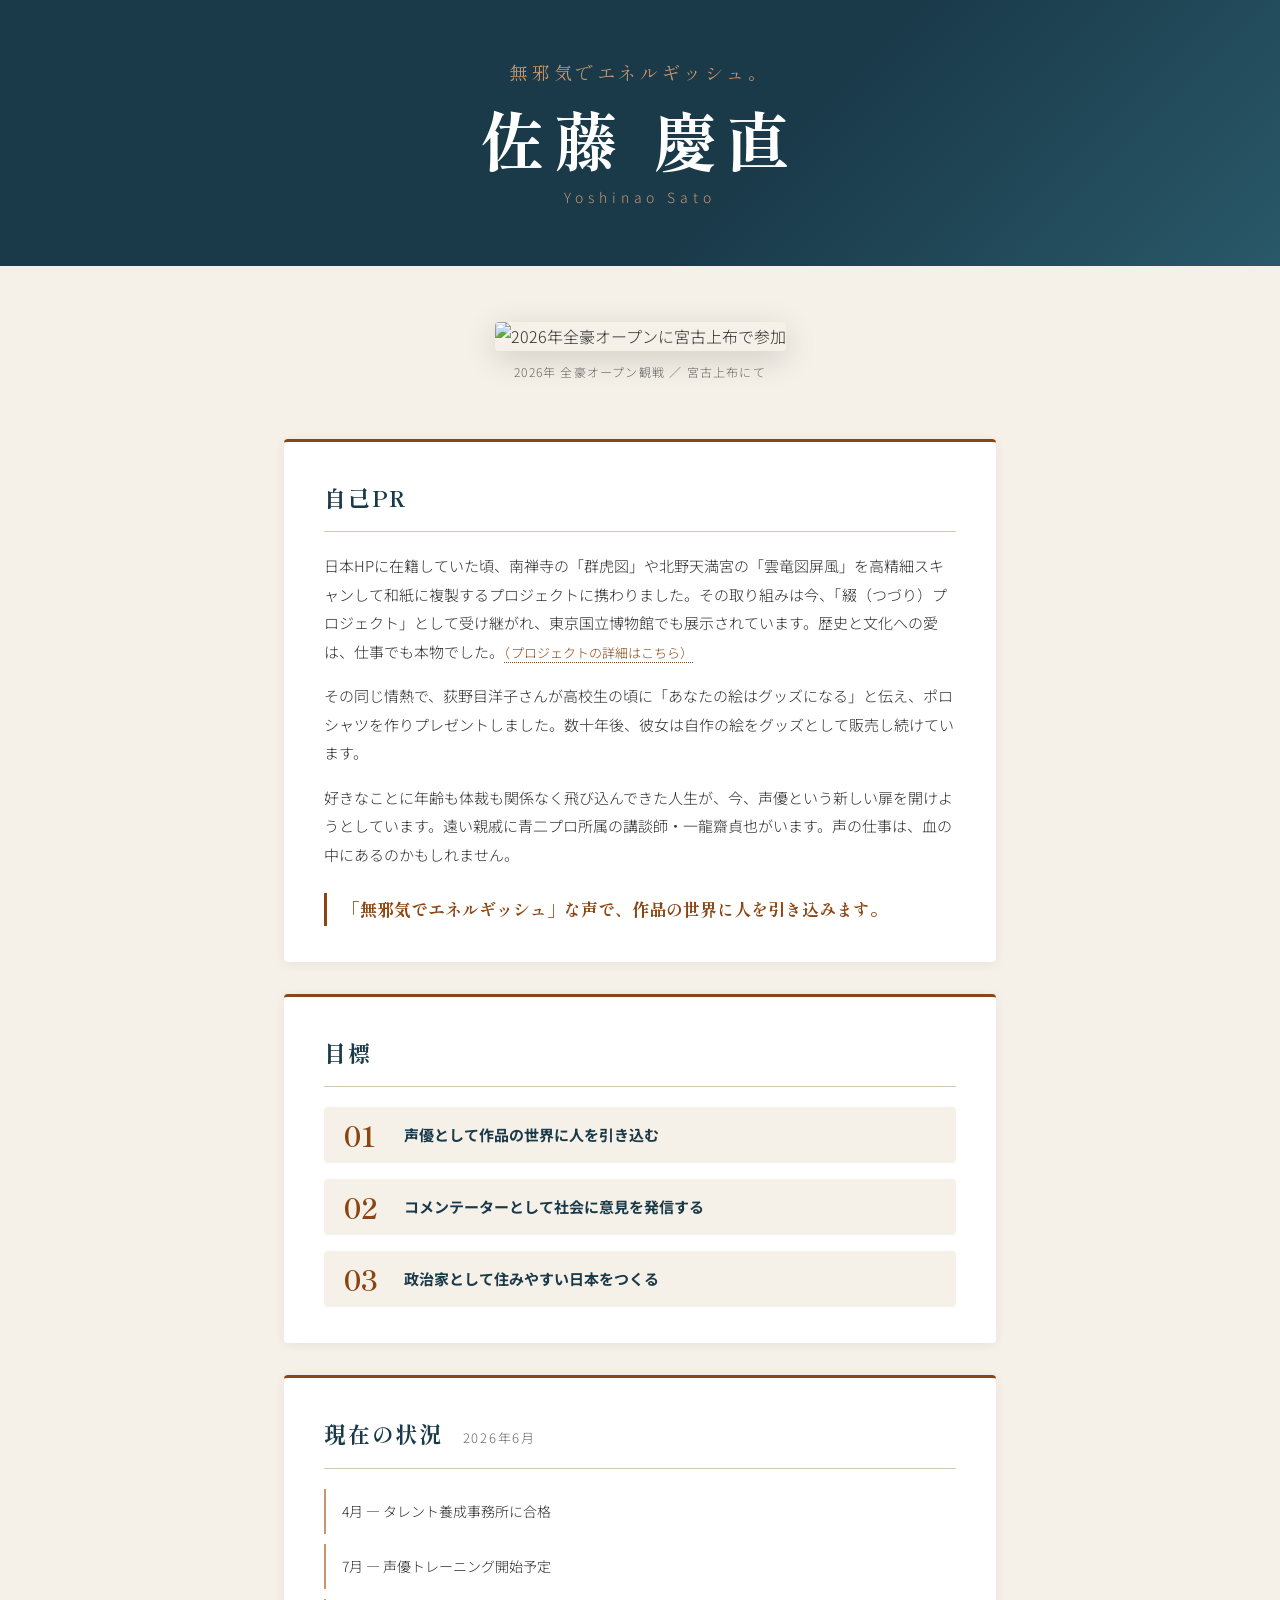
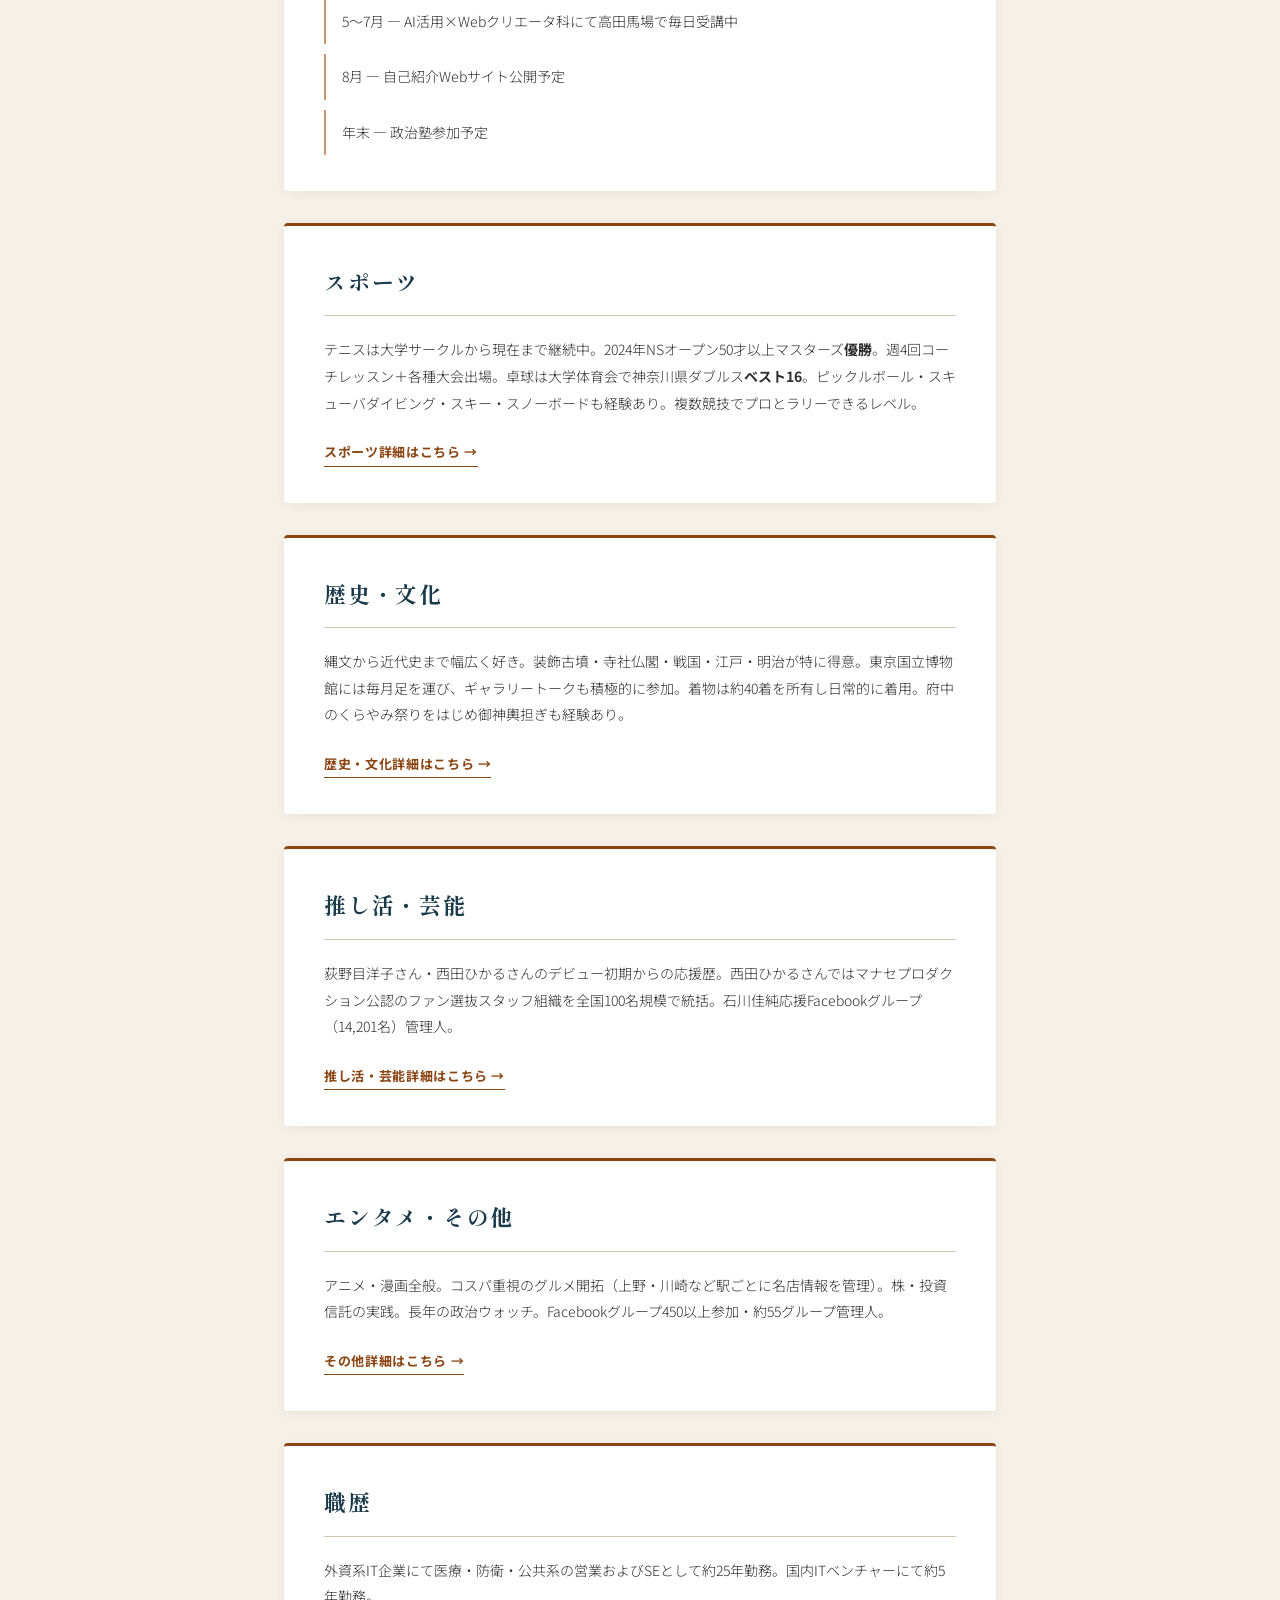
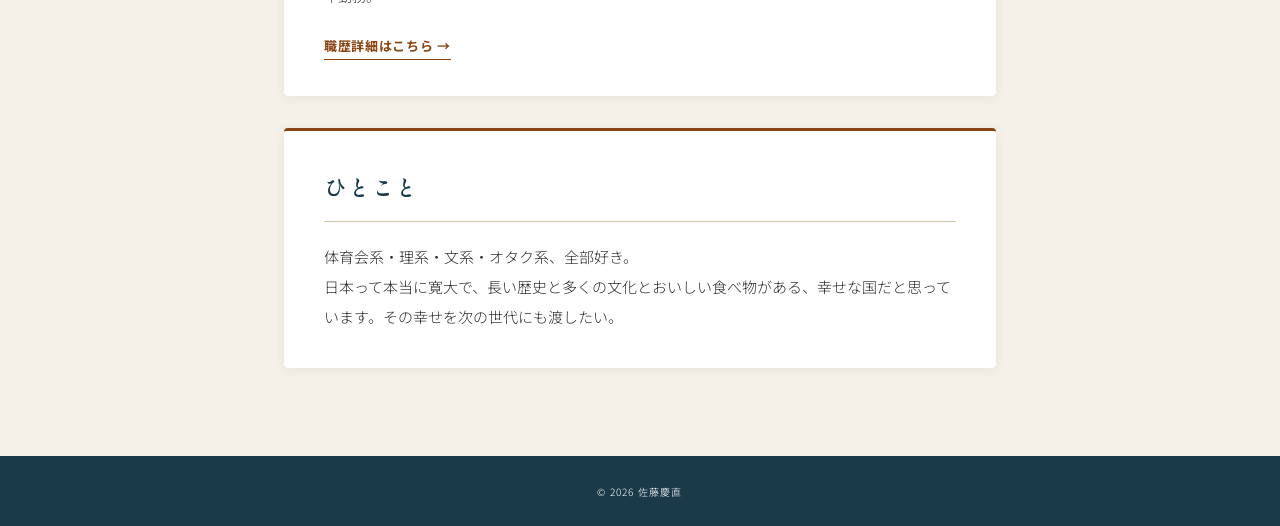
==== index.html @ 465de732 "Update main image source in index.html" ====
<!DOCTYPE html>
<html lang="ja">

<head>
    <meta charset="UTF-8">
    <meta name="viewport" content="width=device-width, initial-scale=1.0">
    <title>佐藤慶直 プロフィール</title>
    <link rel="stylesheet" href="sample.css">
    <link rel="preconnect" href="https://fonts.googleapis.com">
    <link rel="preconnect" href="https://fonts.gstatic.com" crossorigin>
    <link href="https://fonts.googleapis.com/css2?family=Noto+Sans+JP:wght@300;400;700;900&family=Shippori+Mincho:wght@400;700&display=swap" rel="stylesheet">
</head>

<body>

    <header>
        <div class="header-inner">
            <p class="header-catch">無邪気でエネルギッシュ。</p>
            <h1>佐藤 慶直</h1>
            <p class="header-sub">Yoshinao Sato</p>
        </div>
    </header>

    <main>

        <!-- メイン画像 -->
        <div class="mv">
            <img src="images/AO2026JanIMG_3652PS.JPEG" alt="2026年全豪オープンに宮古上布で参加">
            <p class="mv-caption">2026年 全豪オープン観戦 ／ 宮古上布にて</p>
        </div>

        <!-- 自己PR -->
        <section class="section-pr">
            <h2>自己PR</h2>
            <p>
                日本HPに在籍していた頃、南禅寺の「群虎図」や北野天満宮の「雲竜図屏風」を高精細スキャンして和紙に複製するプロジェクトに携わりました。その取り組みは今、「綴（つづり）プロジェクト」として受け継がれ、東京国立博物館でも展示されています。歴史と文化への愛は、仕事でも本物でした。<a href="kyoto-project.html" class="inline-link">（プロジェクトの詳細はこちら）</a>
            </p>
            <p>
                その同じ情熱で、荻野目洋子さんが高校生の頃に「あなたの絵はグッズになる」と伝え、ポロシャツを作りプレゼントしました。数十年後、彼女は自作の絵をグッズとして販売し続けています。
            </p>
            <p>
                好きなことに年齢も体裁も関係なく飛び込んできた人生が、今、声優という新しい扉を開けようとしています。遠い親戚に青二プロ所属の講談師・一龍齋貞也がいます。声の仕事は、血の中にあるのかもしれません。
            </p>
            <p class="pr-theme">「無邪気でエネルギッシュ」な声で、作品の世界に人を引き込みます。</p>
        </section>

        <!-- 目標 -->
        <section>
            <h2>目標</h2>
            <ol class="goal-list">
                <li>
                    <span class="goal-num">01</span>
                    <span class="goal-text">声優として作品の世界に人を引き込む</span>
                </li>
                <li>
                    <span class="goal-num">02</span>
                    <span class="goal-text">コメンテーターとして社会に意見を発信する</span>
                </li>
                <li>
                    <span class="goal-num">03</span>
                    <span class="goal-text">政治家として住みやすい日本をつくる</span>
                </li>
            </ol>
        </section>

        <!-- 現在の状況 -->
        <section>
            <h2>現在の状況 <span class="section-date">2026年6月</span></h2>
            <ul class="status-list">
                <li>4月 ― タレント養成事務所に合格</li>
                <li>7月 ― 声優トレーニング開始予定</li>
                <li>5〜7月 ― AI活用×Webクリエータ科にて高田馬場で毎日受講中</li>
                <li>8月 ― 自己紹介Webサイト公開予定</li>
                <li>年末 ― 政治塾参加予定</li>
            </ul>
        </section>

        <!-- スポーツ -->
        <section class="section-hobby">
            <h2>スポーツ</h2>
            <p class="hobby-lead">
                テニスは大学サークルから現在まで継続中。2024年NSオープン50才以上マスターズ<strong>優勝</strong>。週4回コーチレッスン＋各種大会出場。卓球は大学体育会で神奈川県ダブルス<strong>ベスト16</strong>。ピックルボール・スキューバダイビング・スキー・スノーボードも経験あり。複数競技でプロとラリーできるレベル。
            </p>
            <a href="sports.html" class="more-link">スポーツ詳細はこちら →</a>
        </section>

        <!-- 歴史・文化 -->
        <section class="section-hobby">
            <h2>歴史・文化</h2>
            <p class="hobby-lead">
                縄文から近代史まで幅広く好き。装飾古墳・寺社仏閣・戦国・江戸・明治が特に得意。東京国立博物館には毎月足を運び、ギャラリートークも積極的に参加。着物は約40着を所有し日常的に着用。府中のくらやみ祭りをはじめ御神輿担ぎも経験あり。
            </p>
            <a href="history.html" class="more-link">歴史・文化詳細はこちら →</a>
        </section>

        <!-- 推し活・芸能 -->
        <section class="section-hobby">
            <h2>推し活・芸能</h2>
            <p class="hobby-lead">
                荻野目洋子さん・西田ひかるさんのデビュー初期からの応援歴。西田ひかるさんではマナセプロダクション公認のファン選抜スタッフ組織を全国100名規模で統括。石川佳純応援Facebookグループ（14,201名）管理人。
            </p>
            <a href="oshi.html" class="more-link">推し活・芸能詳細はこちら →</a>
        </section>

        <!-- エンタメ・その他 -->
        <section class="section-hobby">
            <h2>エンタメ・その他</h2>
            <p class="hobby-lead">
                アニメ・漫画全般。コスパ重視のグルメ開拓（上野・川崎など駅ごとに名店情報を管理）。株・投資信託の実践。長年の政治ウォッチ。Facebookグループ450以上参加・約55グループ管理人。
            </p>
            <a href="#" class="more-link">その他詳細はこちら →</a>
        </section>

        <!-- 職歴 -->
        <section>
            <h2>職歴</h2>
            <p class="career-summary">
                外資系IT企業にて医療・防衛・公共系の営業およびSEとして約25年勤務。国内ITベンチャーにて約5年勤務。
            </p>
            <a href="#" class="more-link">職歴詳細はこちら →</a>
        </section>

        <!-- コメント -->
        <section>
            <h2>ひとこと</h2>
            <p class="comment-text">
                体育会系・理系・文系・オタク系、全部好き。<br>
                日本って本当に寛大で、長い歴史と多くの文化とおいしい食べ物がある、幸せな国だと思っています。その幸せを次の世代にも渡したい。
            </p>
        </section>

    </main>

    <footer>
        <p><small>&copy; 2026 佐藤慶直</small></p>
    </footer>

</body>

</html>
---- sample.css ----
@charset "utf-8";

/* -----------------------------
   リセットCSS
------------------------------ */
body, h1, h2, h3, h4, h5, h6,
p, ul, ol, figure, dl, dd {
    margin: 0;
    padding: 0;
    list-style: none;
}
img {
    vertical-align: bottom;
    max-width: 100%;
    height: auto;
}
* {
    box-sizing: border-box;
}

/* -----------------------------
   カラー・フォント変数
------------------------------ */
:root {
    --color-bg: #f5f0e8;
    --color-main: #1a3a4a;
    --color-accent: #8b4513;
    --color-accent-light: #c8956c;
    --color-white: #ffffff;
    --color-text: #2d2d2d;
    --color-muted: #666666;
    --color-border: #d4c9b0;
    --font-display: "Shippori Mincho", serif;
    --font-body: "Noto Sans JP", sans-serif;
}

/* -----------------------------
   ベース
------------------------------ */
body {
    font-family: var(--font-body);
    background-color: var(--color-bg);
    color: var(--color-text);
    line-height: 1.8;
    font-weight: 300;
}

/* -----------------------------
   ヘッダー
------------------------------ */
header {
    background-color: var(--color-main);
    color: var(--color-white);
    text-align: center;
    padding: 56px 24px;
    position: relative;
    overflow: hidden;
}
header::before {
    content: '';
    position: absolute;
    top: 0; left: 0; right: 0; bottom: 0;
    background: linear-gradient(135deg, #1a3a4a 60%, #2a5a6a 100%);
    opacity: 0.95;
}
.header-inner {
    position: relative;
    z-index: 1;
}
.header-catch {
    font-family: var(--font-display);
    font-size: clamp(14px, 2.5vw, 18px);
    color: var(--color-accent-light);
    letter-spacing: 0.2em;
    margin-bottom: 12px;
}
header h1 {
    font-family: var(--font-display);
    font-size: clamp(36px, 7vw, 64px);
    font-weight: 700;
    letter-spacing: 0.15em;
    line-height: 1.2;
    margin-bottom: 8px;
}
.header-sub {
    font-size: clamp(12px, 1.8vw, 14px);
    letter-spacing: 0.35em;
    color: var(--color-accent-light);
    font-weight: 300;
}

/* -----------------------------
   メイン
------------------------------ */
main {
    max-width: 760px;
    margin: 0 auto;
    padding: 56px 24px;
}

/* -----------------------------
   メイン画像
------------------------------ */
.mv {
    text-align: center;
    margin-bottom: 56px;
}
.mv img {
    width: 100%;
    max-width: 480px;
    border-radius: 4px;
    box-shadow: 0 8px 32px rgba(0,0,0,0.15);
}
.mv-caption {
    font-size: 12px;
    color: var(--color-muted);
    margin-top: 10px;
    letter-spacing: 0.1em;
}

/* -----------------------------
   セクション共通
------------------------------ */
section {
    background-color: var(--color-white);
    border-radius: 4px;
    padding: 36px 40px;
    margin-bottom: 32px;
    border-top: 3px solid var(--color-accent);
    box-shadow: 0 2px 12px rgba(0,0,0,0.06);
}
section h2 {
    font-family: var(--font-display);
    font-size: clamp(18px, 3vw, 22px);
    font-weight: 700;
    color: var(--color-main);
    padding-bottom: 14px;
    border-bottom: 1px solid var(--color-border);
    margin-bottom: 20px;
    letter-spacing: 0.08em;
}
.section-date {
    font-family: var(--font-body);
    font-size: 13px;
    font-weight: 300;
    color: var(--color-muted);
    margin-left: 12px;
}

/* -----------------------------
   自己PR
------------------------------ */
.section-pr p {
    margin-bottom: 16px;
    font-size: 15px;
    line-height: 1.9;
}
.section-pr p:last-child {
    margin-bottom: 0;
}
.pr-theme {
    font-family: var(--font-display);
    font-size: clamp(15px, 2.5vw, 17px) !important;
    font-weight: 700;
    color: var(--color-accent);
    border-left: 3px solid var(--color-accent);
    padding-left: 16px;
    margin-top: 24px !important;
}
.inline-link {
    font-size: 13px;
    color: var(--color-accent);
    text-decoration: none;
    border-bottom: 1px dotted var(--color-accent);
    white-space: nowrap;
}
.inline-link:hover {
    color: var(--color-accent-light);
    border-color: var(--color-accent-light);
}

/* -----------------------------
   目標リスト
------------------------------ */
.goal-list {
    list-style: none;
    display: flex;
    flex-direction: column;
    gap: 16px;
}
.goal-list li {
    display: flex;
    align-items: center;
    gap: 20px;
    padding: 14px 20px;
    background-color: var(--color-bg);
    border-radius: 4px;
}
.goal-num {
    font-family: var(--font-display);
    font-size: 28px;
    font-weight: 700;
    color: var(--color-accent);
    line-height: 1;
    min-width: 40px;
}
.goal-text {
    font-size: 15px;
    font-weight: 700;
    color: var(--color-main);
    line-height: 1.5;
}

/* -----------------------------
   現在の状況
------------------------------ */
.status-list {
    list-style: none;
    display: flex;
    flex-direction: column;
    gap: 10px;
}
.status-list li {
    font-size: 14px;
    padding: 10px 16px;
    border-left: 2px solid var(--color-accent-light);
    color: var(--color-text);
}

/* -----------------------------
   趣味セクション共通
------------------------------ */
.hobby-lead {
    font-size: 14px;
    line-height: 1.9;
    color: var(--color-text);
    margin-bottom: 20px;
}

/* -----------------------------
   もっと見るリンク
------------------------------ */
.more-link {
    display: inline-block;
    font-size: 13px;
    font-weight: 700;
    color: var(--color-accent);
    text-decoration: none;
    border-bottom: 1px solid var(--color-accent);
    padding-bottom: 2px;
    letter-spacing: 0.05em;
    transition: color 0.2s, border-color 0.2s;
}
.more-link:hover {
    color: var(--color-accent-light);
    border-color: var(--color-accent-light);
}

/* -----------------------------
   職歴
------------------------------ */
.career-summary {
    font-size: 14px;
    line-height: 1.9;
    margin-bottom: 20px;
    color: var(--color-text);
}

/* -----------------------------
   コメント
------------------------------ */
.comment-text {
    font-size: 15px;
    line-height: 2;
    color: var(--color-text);
}

/* -----------------------------
   フッター
------------------------------ */
footer {
    background-color: var(--color-main);
    color: var(--color-white);
    text-align: center;
    padding: 24px;
    font-size: 12px;
    letter-spacing: 0.1em;
}

/* -----------------------------
   テーブル
------------------------------ */
.table-wrap {
    overflow-x: auto;
    margin-top: 20px;
    margin-bottom: 8px;
}
.result-table {
    width: 100%;
    border-collapse: collapse;
    font-size: 14px;
}
.result-table th {
    background-color: var(--color-main);
    color: var(--color-white);
    padding: 10px 14px;
    text-align: left;
    font-weight: 700;
    letter-spacing: 0.05em;
}
.result-table td {
    padding: 10px 14px;
    border-bottom: 1px solid var(--color-border);
    color: var(--color-text);
}
.result-table tr:last-child td {
    border-bottom: none;
}
.result-table tr.highlight td {
    background-color: #fdf5ec;
}
.result-table tr:hover td {
    background-color: #f5f0e8;
}
section h3 {
    font-family: var(--font-display);
    font-size: 16px;
    font-weight: 700;
    color: var(--color-main);
    margin-top: 28px;
    margin-bottom: 4px;
    padding-left: 10px;
    border-left: 3px solid var(--color-accent-light);
}

/* -----------------------------
   スポーツリスト
------------------------------ */
.sports-list {
    list-style: none;
    display: flex;
    flex-direction: column;
    gap: 14px;
}
.sports-list li {
    display: flex;
    gap: 16px;
    align-items: baseline;
    padding: 12px 16px;
    background-color: var(--color-bg);
    border-radius: 4px;
}
.sports-name {
    font-weight: 700;
    font-size: 14px;
    color: var(--color-main);
    min-width: 140px;
    flex-shrink: 0;
}
.sports-desc {
    font-size: 14px;
    color: var(--color-text);
    line-height: 1.7;
}

/* -----------------------------
   戻るリンク
------------------------------ */
.back-link {
    margin-bottom: 24px;
}
.back-link a {
    font-size: 13px;
    color: var(--color-muted);
    text-decoration: none;
}
.back-link a:hover {
    color: var(--color-accent);
}

/* -----------------------------
   タイムライン
------------------------------ */
.timeline {
    list-style: none;
    display: flex;
    flex-direction: column;
    gap: 24px;
}
.timeline li {
    position: relative;
    padding-left: 24px;
    border-left: 2px solid var(--color-border);
}
.timeline li::before {
    content: '';
    position: absolute;
    left: -6px;
    top: 4px;
    width: 10px;
    height: 10px;
    border-radius: 50%;
    background-color: var(--color-accent);
}
.timeline-date {
    display: block;
    font-family: var(--font-display);
    font-size: 14px;
    font-weight: 700;
    color: var(--color-accent);
    margin-bottom: 6px;
}
.timeline-text {
    display: block;
    font-size: 14px;
    line-height: 1.8;
    margin-bottom: 8px;
}
.source-link {
    display: inline-block;
    font-size: 12px;
    color: var(--color-muted);
    text-decoration: none;
    border-bottom: 1px dotted var(--color-muted);
}
.source-link:hover {
    color: var(--color-accent);
    border-color: var(--color-accent);
}

/* -----------------------------
   レスポンシブ（スマホ対応）
------------------------------ */
@media (max-width: 600px) {
    section {
        padding: 24px 20px;
    }
    .goal-list li {
        flex-direction: column;
        align-items: flex-start;
        gap: 6px;
    }
    .goal-num {
        font-size: 22px;
    }
}
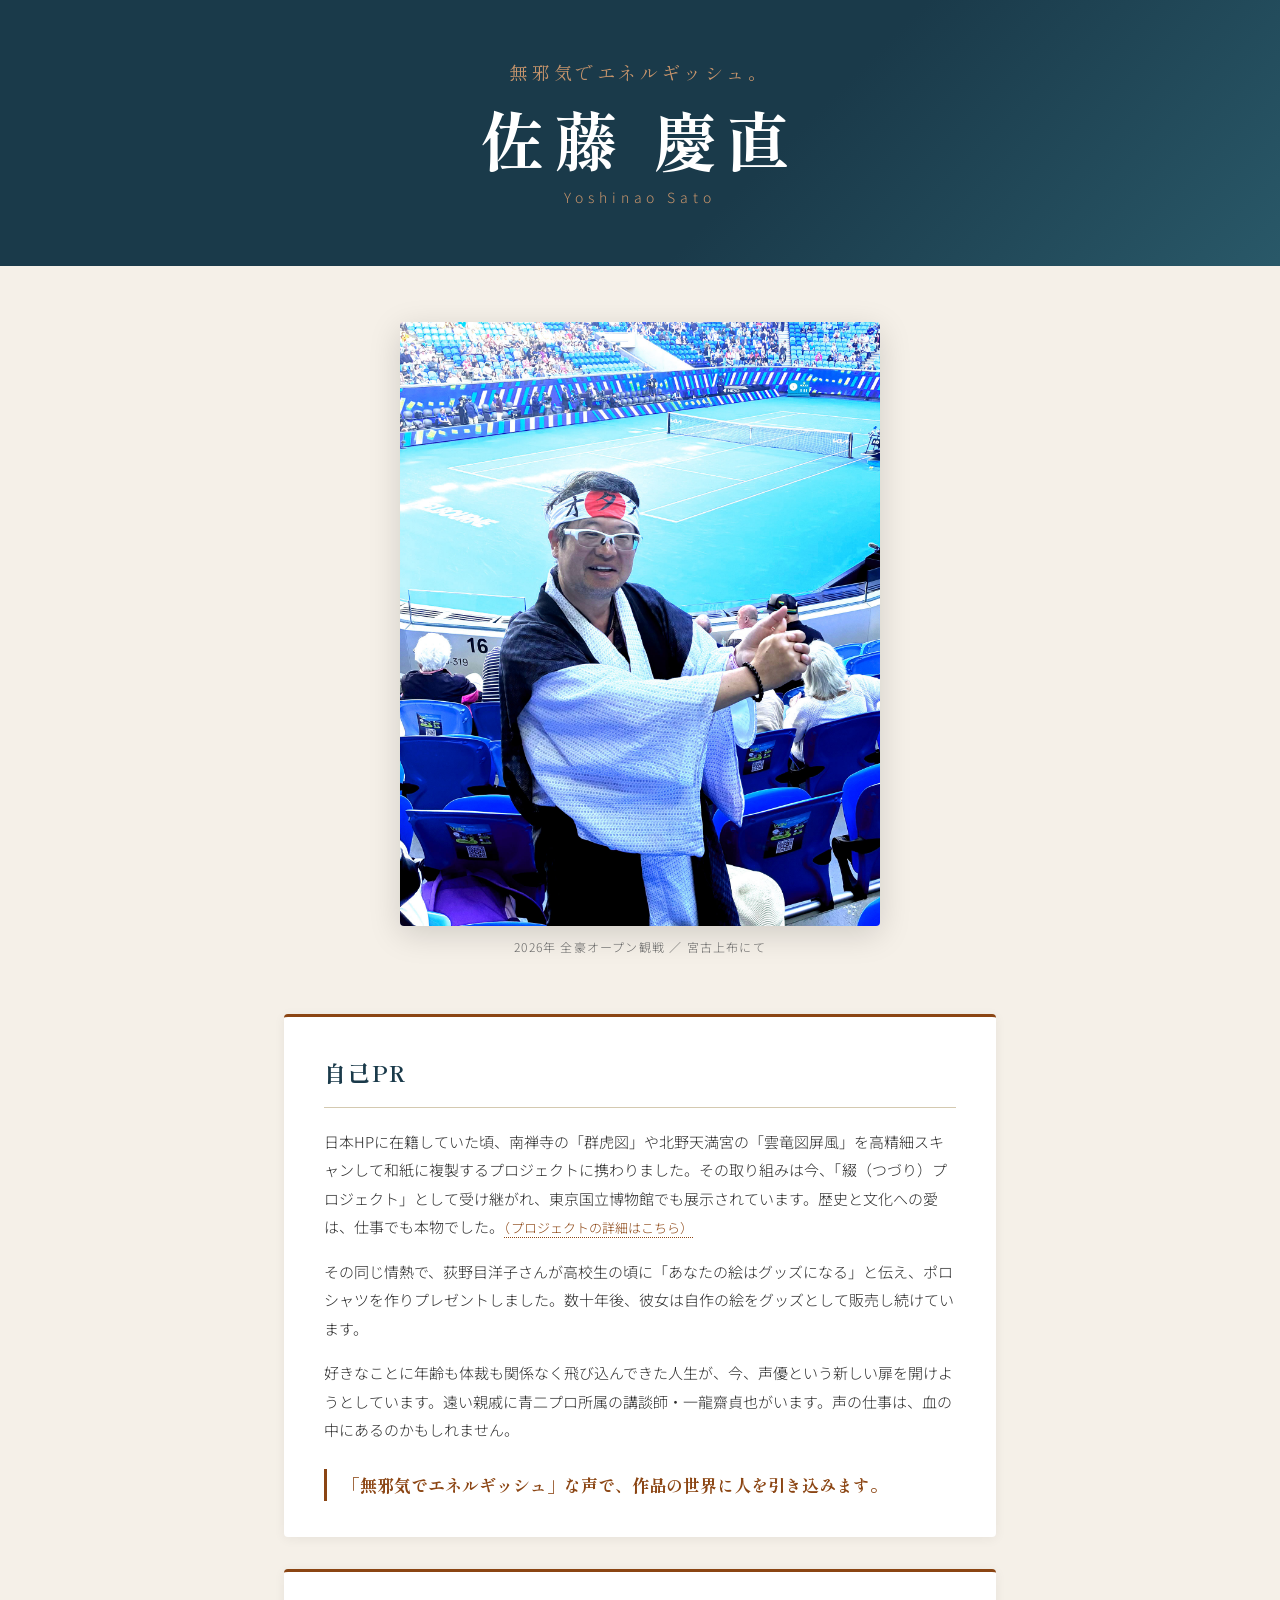
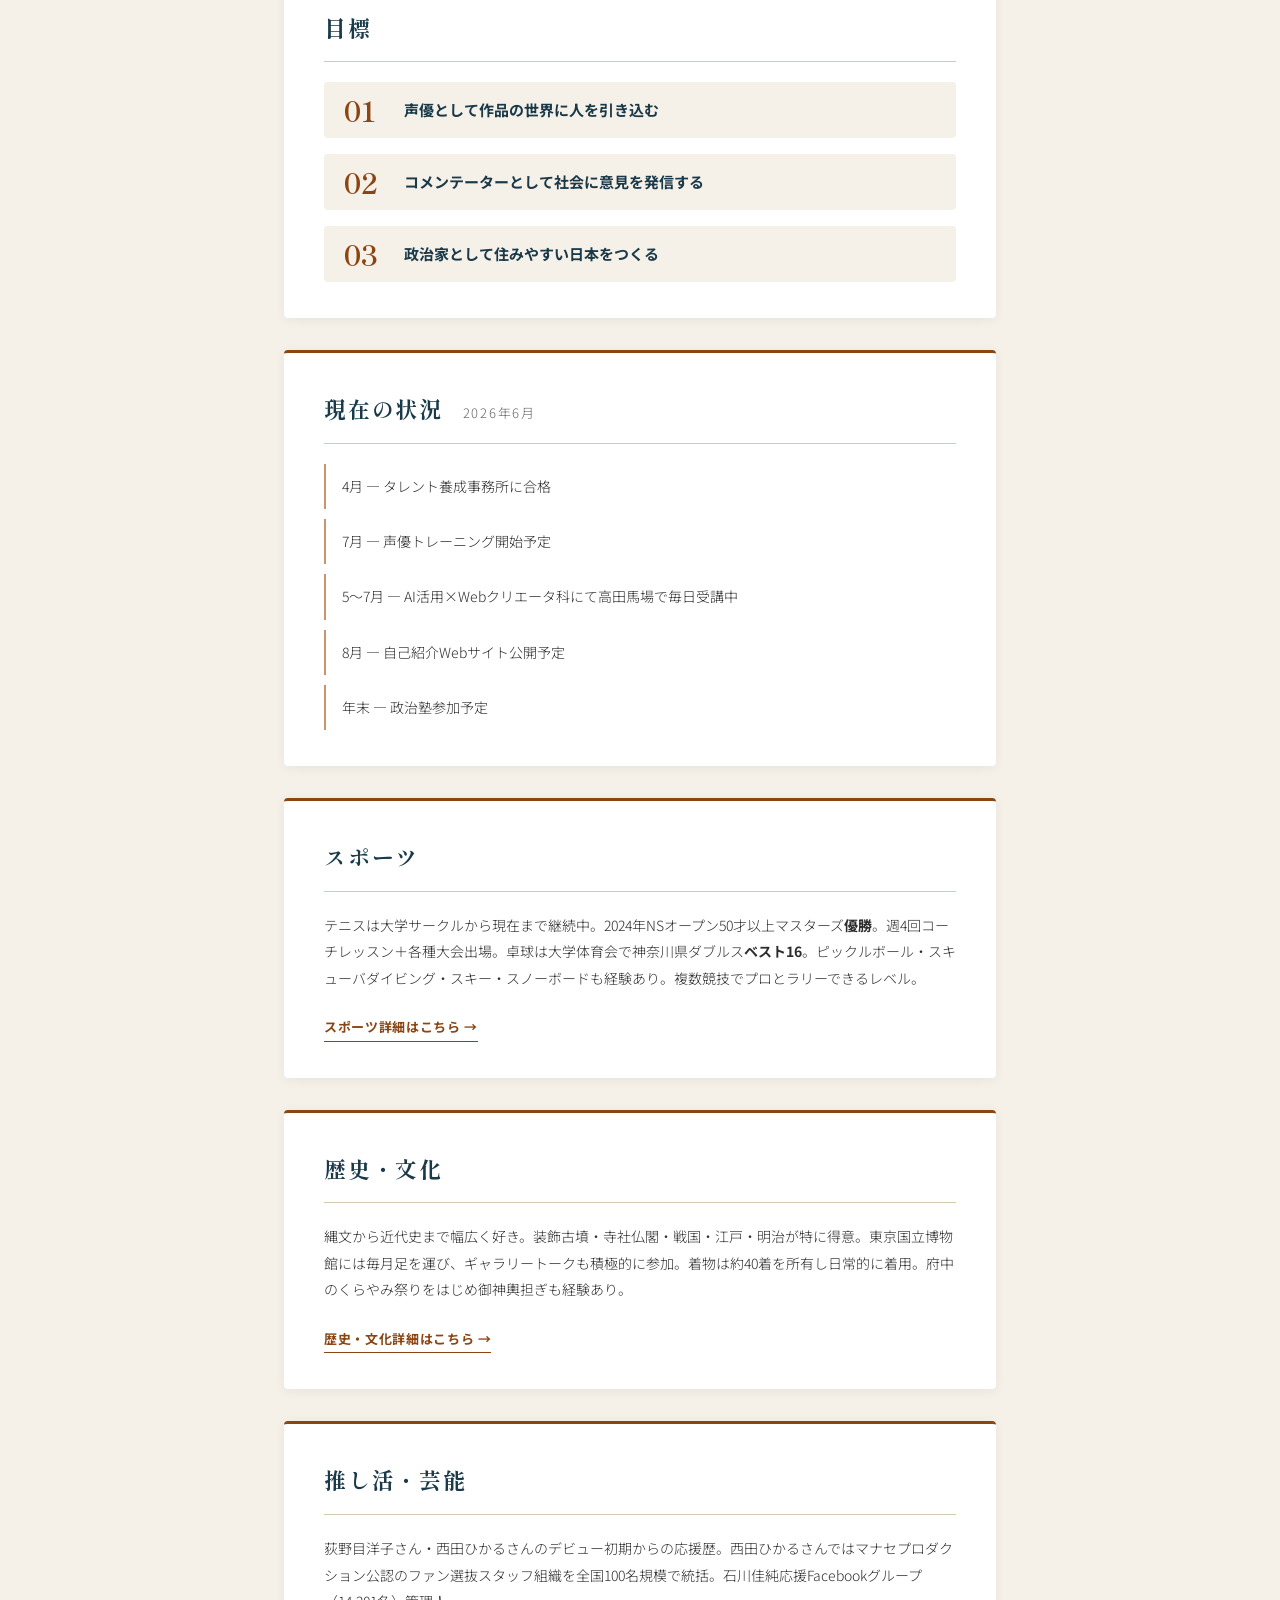
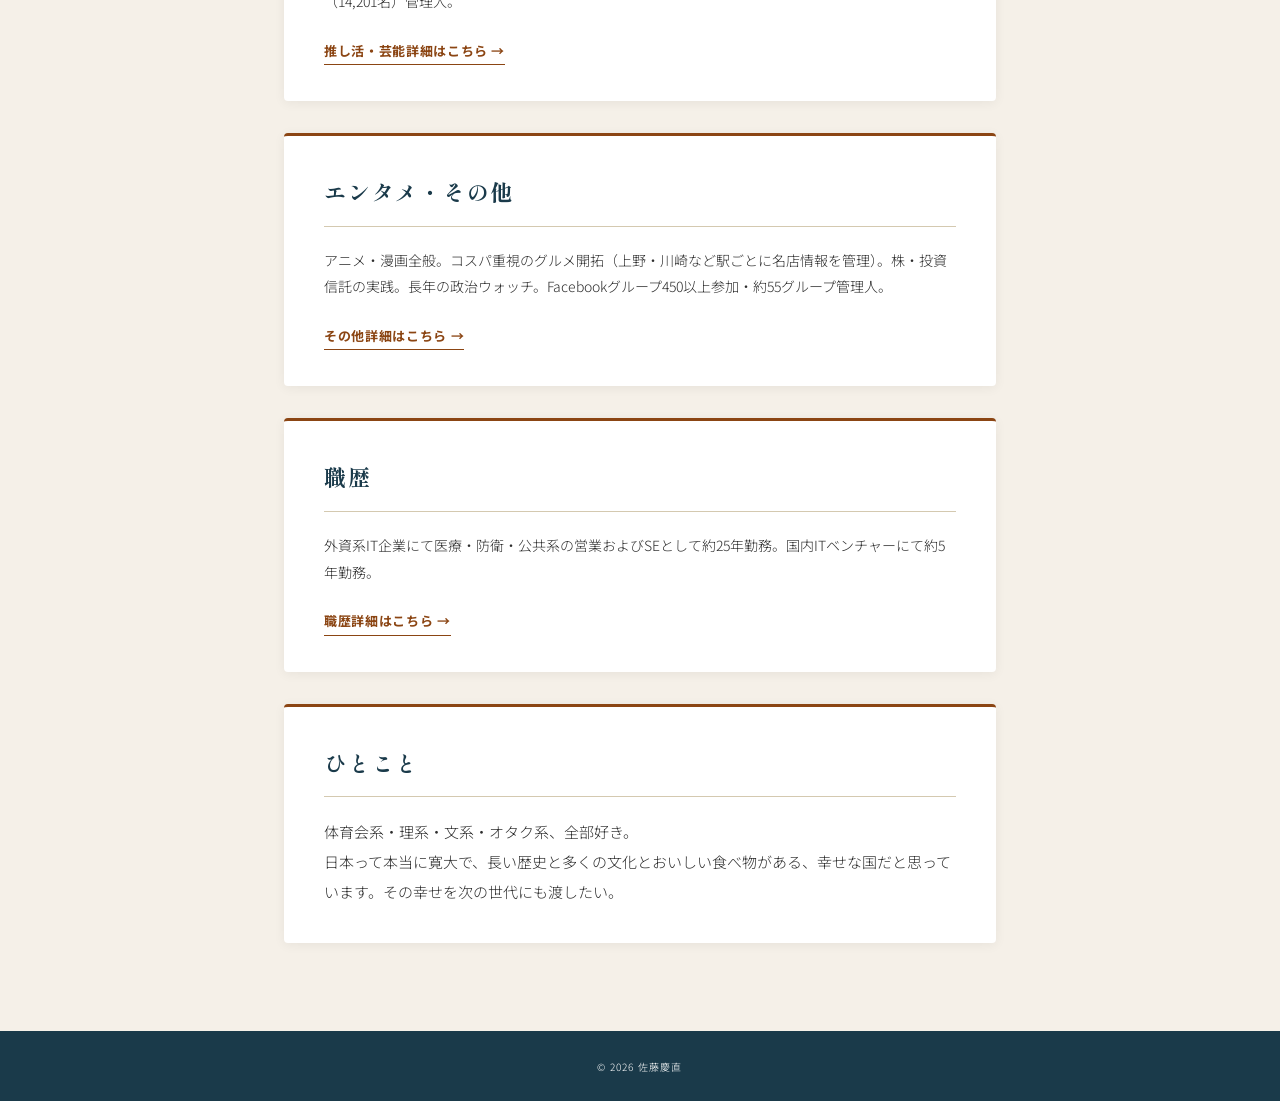
==== commit 8132d313: "Fix image file extension from .JPEG to .jpg" ====
--- a/index.html
+++ b/index.html
@@ -25,7 +25,7 @@
 
         <!-- メイン画像 -->
         <div class="mv">
-            <img src="images/AO2026JanIMG_3652PS.JPEG" alt="2026年全豪オープンに宮古上布で参加">
+            <img src="images/AO2026JanIMG_3652ps.jpg" alt="2026年全豪オープンに宮古上布で参加">
             <p class="mv-caption">2026年 全豪オープン観戦 ／ 宮古上布にて</p>
         </div>
 
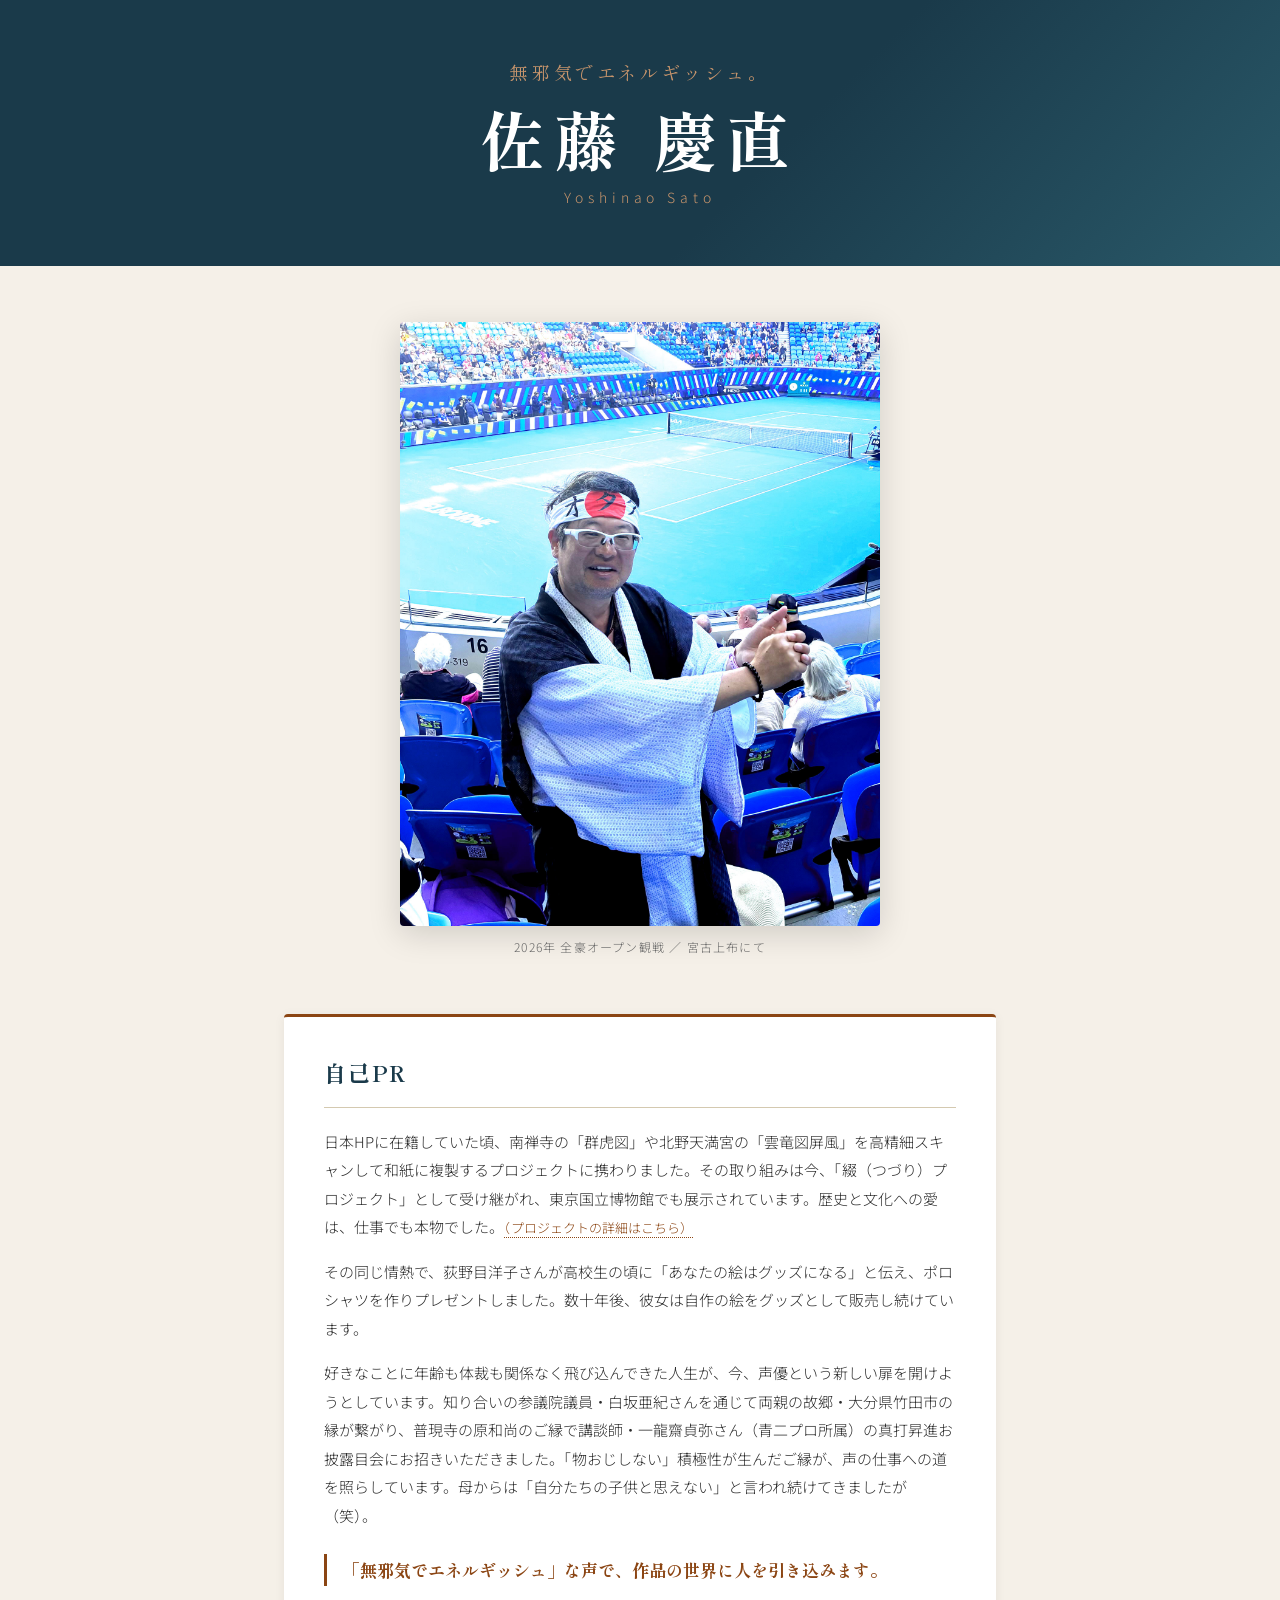
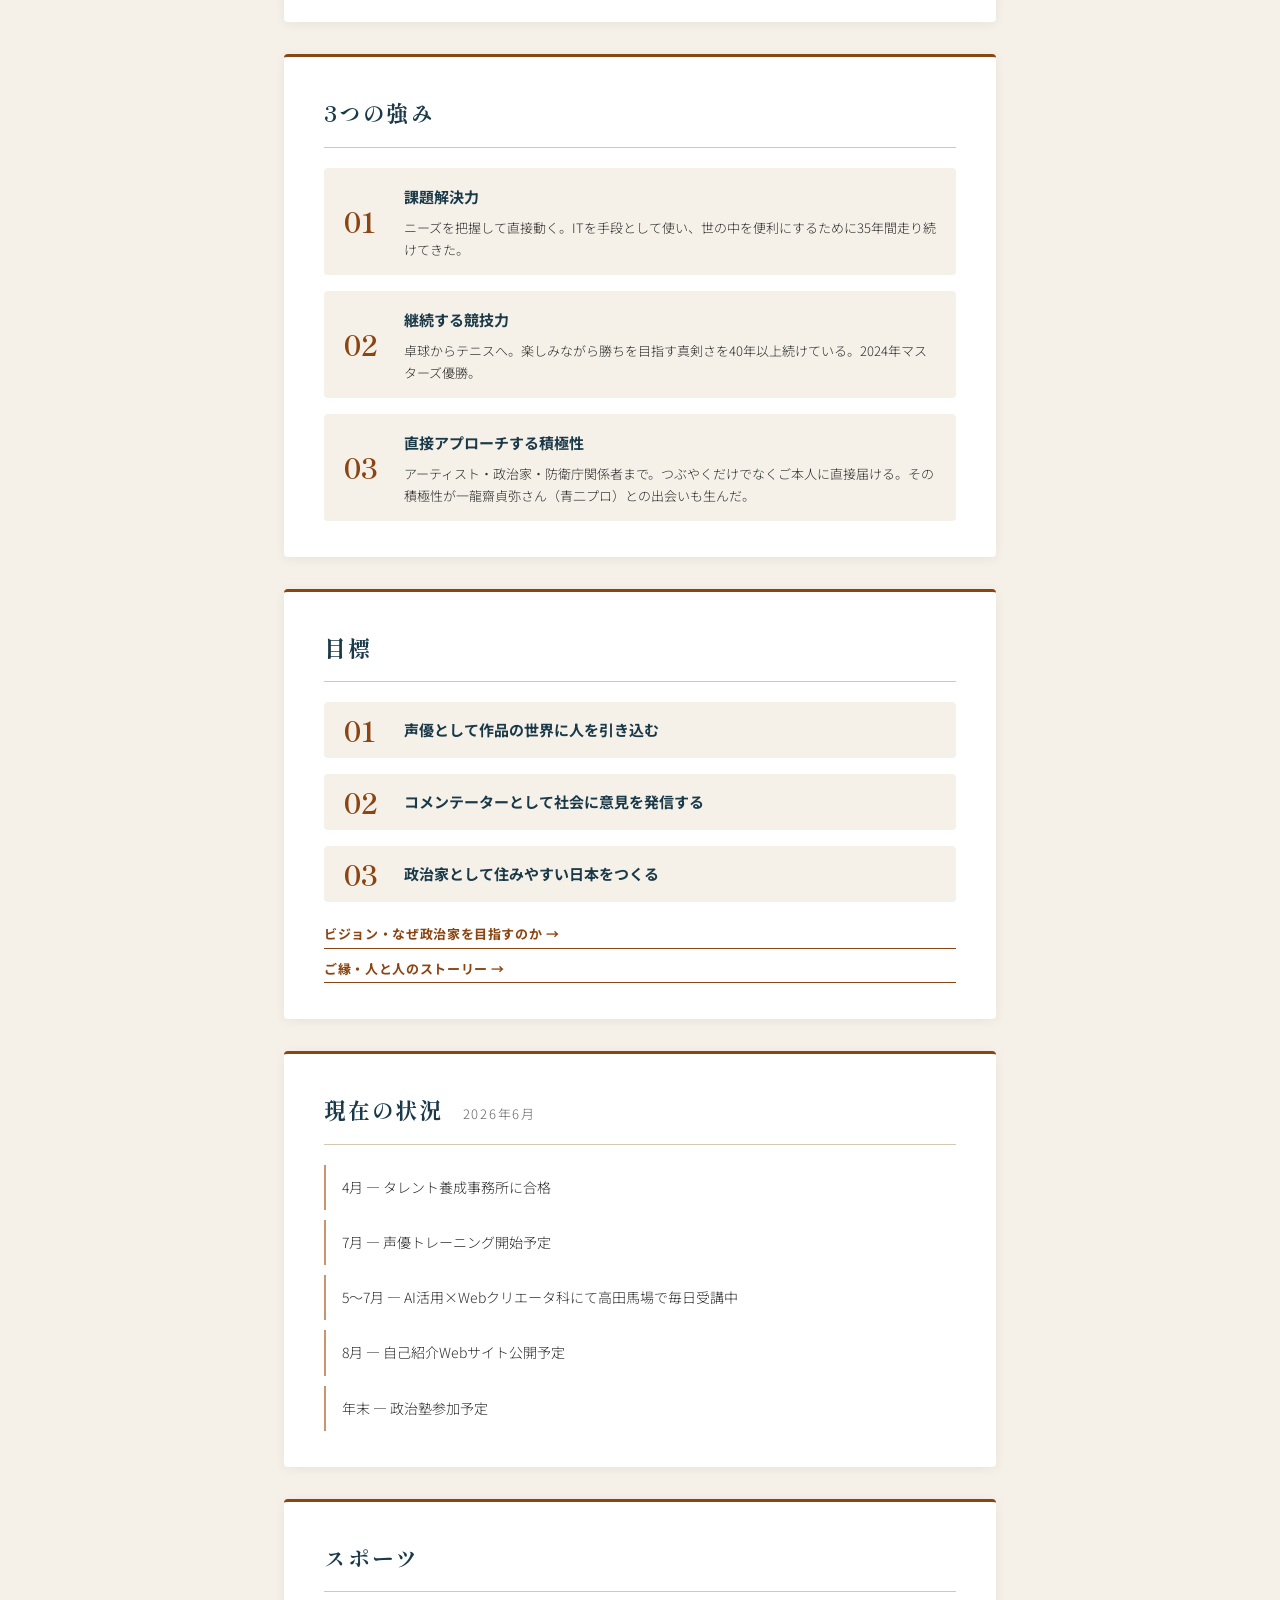
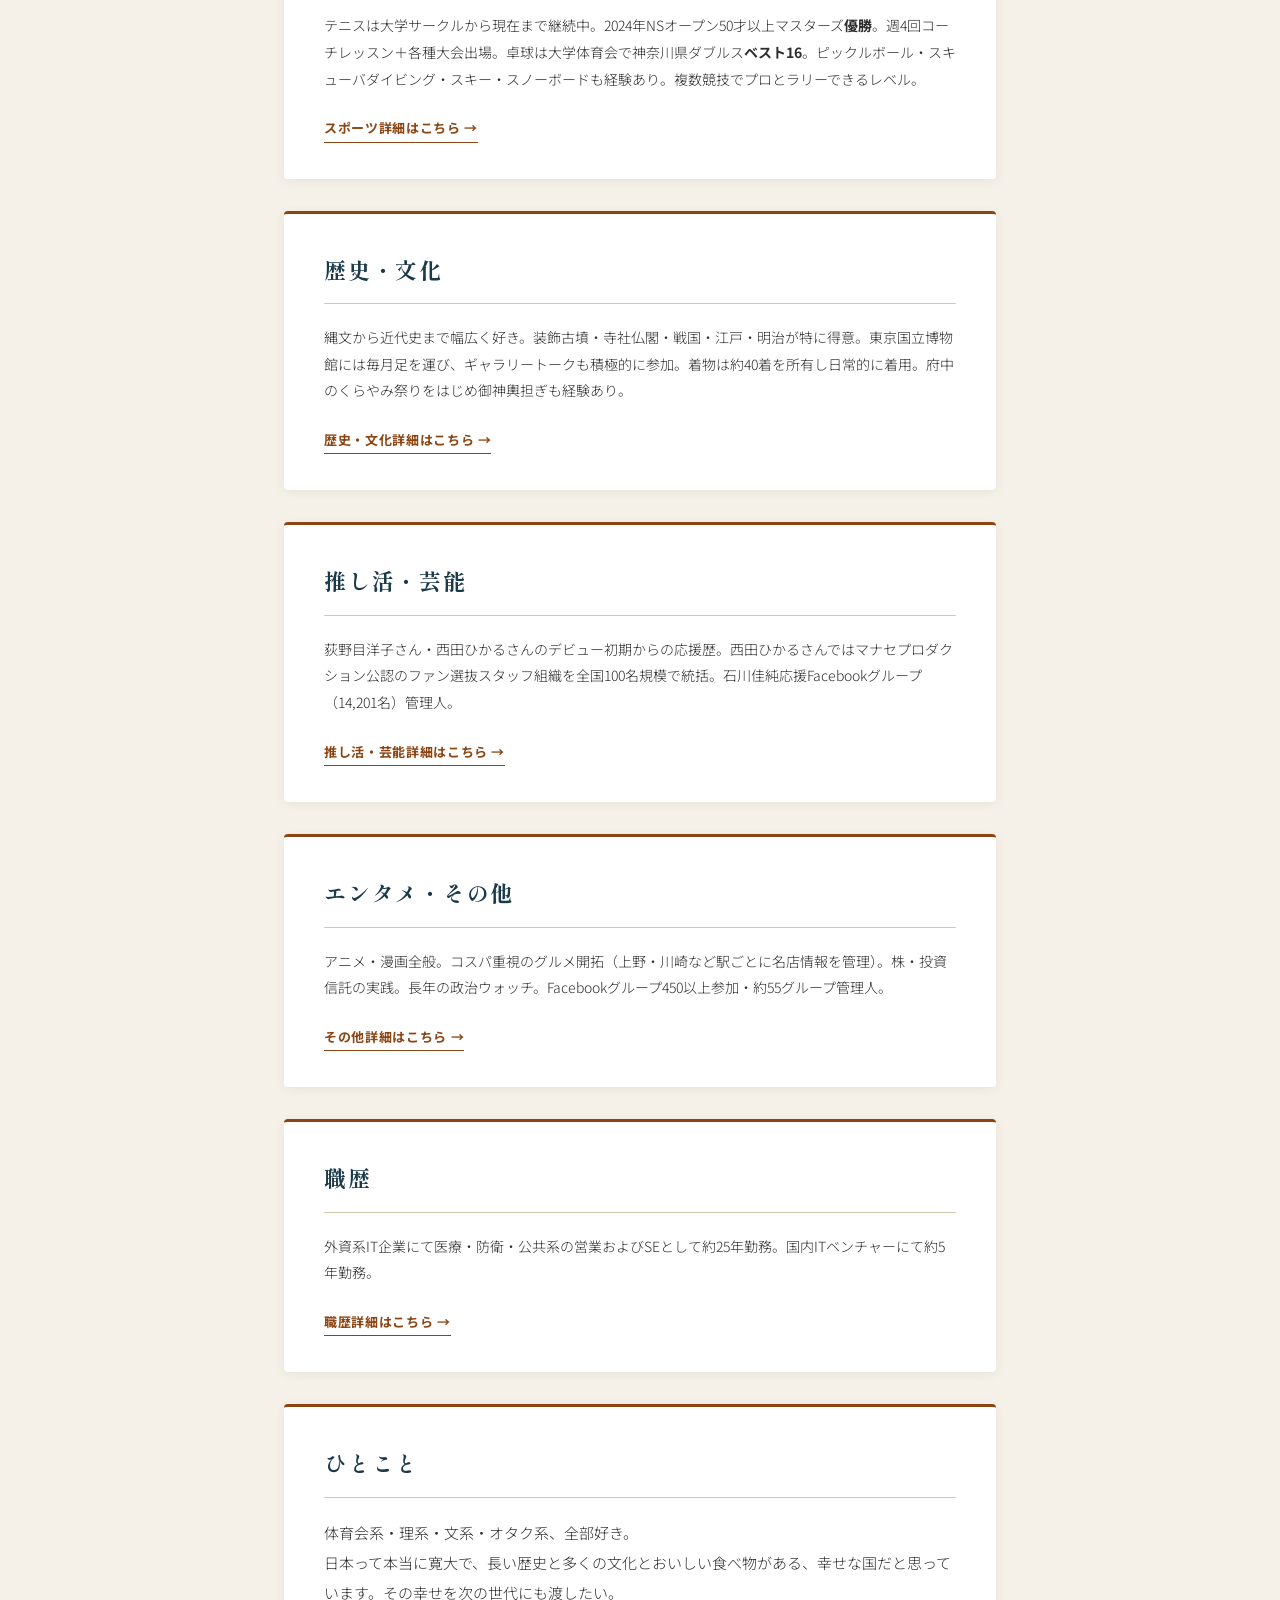
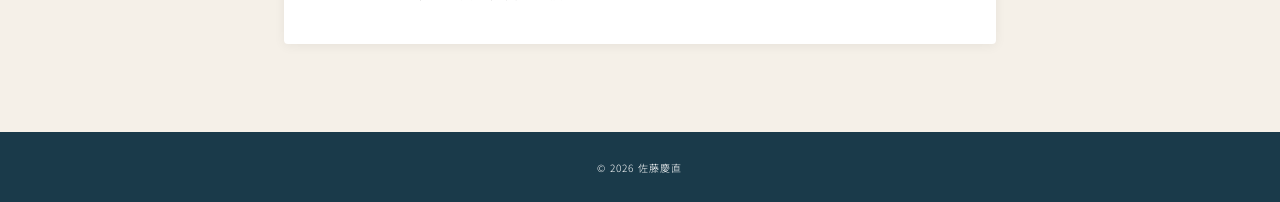
==== commit 0db670bf: "Add files via upload" ====
--- a/index.html
+++ b/index.html
@@ -39,9 +39,37 @@
                 その同じ情熱で、荻野目洋子さんが高校生の頃に「あなたの絵はグッズになる」と伝え、ポロシャツを作りプレゼントしました。数十年後、彼女は自作の絵をグッズとして販売し続けています。
             </p>
             <p>
-                好きなことに年齢も体裁も関係なく飛び込んできた人生が、今、声優という新しい扉を開けようとしています。遠い親戚に青二プロ所属の講談師・一龍齋貞也がいます。声の仕事は、血の中にあるのかもしれません。
+                好きなことに年齢も体裁も関係なく飛び込んできた人生が、今、声優という新しい扉を開けようとしています。知り合いの参議院議員・白坂亜紀さんを通じて両親の故郷・大分県竹田市の縁が繋がり、普現寺の原和尚のご縁で講談師・一龍齋貞弥さん（青二プロ所属）の真打昇進お披露目会にお招きいただきました。「物おじしない」積極性が生んだご縁が、声の仕事への道を照らしています。母からは「自分たちの子供と思えない」と言われ続けてきましたが（笑）。
             </p>
             <p class="pr-theme">「無邪気でエネルギッシュ」な声で、作品の世界に人を引き込みます。</p>
+        </section>
+
+        <!-- 3つの強み -->
+        <section>
+            <h2>3つの強み</h2>
+            <ol class="goal-list">
+                <li>
+                    <span class="goal-num">01</span>
+                    <div>
+                        <span class="goal-text">課題解決力</span>
+                        <p style="font-size:13px;font-weight:300;margin-top:6px;line-height:1.7;">ニーズを把握して直接動く。ITを手段として使い、世の中を便利にするために35年間走り続けてきた。</p>
+                    </div>
+                </li>
+                <li>
+                    <span class="goal-num">02</span>
+                    <div>
+                        <span class="goal-text">継続する競技力</span>
+                        <p style="font-size:13px;font-weight:300;margin-top:6px;line-height:1.7;">卓球からテニスへ。楽しみながら勝ちを目指す真剣さを40年以上続けている。2024年マスターズ優勝。</p>
+                    </div>
+                </li>
+                <li>
+                    <span class="goal-num">03</span>
+                    <div>
+                        <span class="goal-text">直接アプローチする積極性</span>
+                        <p style="font-size:13px;font-weight:300;margin-top:6px;line-height:1.7;">アーティスト・政治家・防衛庁関係者まで。つぶやくだけでなくご本人に直接届ける。その積極性が一龍齋貞弥さん（青二プロ）との出会いも生んだ。</p>
+                    </div>
+                </li>
+            </ol>
         </section>
 
         <!-- 目標 -->
@@ -61,6 +89,10 @@
                     <span class="goal-text">政治家として住みやすい日本をつくる</span>
                 </li>
             </ol>
+            <div style="margin-top: 20px; display: flex; flex-direction: column; gap: 8px;">
+                <a href="vision.html" class="more-link">ビジョン・なぜ政治家を目指すのか →</a>
+                <a href="connections.html" class="more-link">ご縁・人と人のストーリー →</a>
+            </div>
         </section>
 
         <!-- 現在の状況 -->
@@ -108,7 +140,7 @@
             <p class="hobby-lead">
                 アニメ・漫画全般。コスパ重視のグルメ開拓（上野・川崎など駅ごとに名店情報を管理）。株・投資信託の実践。長年の政治ウォッチ。Facebookグループ450以上参加・約55グループ管理人。
             </p>
-            <a href="#" class="more-link">その他詳細はこちら →</a>
+            <a href="entame.html" class="more-link">その他詳細はこちら →</a>
         </section>
 
         <!-- 職歴 -->
--- a/sample.css
+++ b/sample.css
@@ -429,18 +429,152 @@
 }
 
 /* -----------------------------
-   レスポンシブ（スマホ対応）
+   着物リスト
+------------------------------ */
+.kimono-list {
+    list-style: none;
+    display: flex;
+    flex-direction: column;
+    gap: 10px;
+    margin-top: 16px;
+    margin-bottom: 28px;
+}
+.kimono-list li {
+    display: flex;
+    gap: 16px;
+    align-items: baseline;
+    padding: 10px 16px;
+    background-color: var(--color-bg);
+    border-radius: 4px;
+    border-left: 3px solid var(--color-accent-light);
+}
+.kimono-name {
+    font-weight: 700;
+    font-size: 14px;
+    color: var(--color-main);
+    min-width: 180px;
+    flex-shrink: 0;
+}
+.kimono-desc {
+    font-size: 13px;
+    color: var(--color-muted);
+    line-height: 1.7;
+}
+
+/* -----------------------------
+   着物ギャラリー
+------------------------------ */
+.kimono-gallery {
+    display: grid;
+    grid-template-columns: repeat(3, 1fr);
+    gap: 12px;
+    margin-top: 16px;
+}
+.kimono-photo {
+    aspect-ratio: 3/4;
+    overflow: hidden;
+    border-radius: 4px;
+    background-color: var(--color-bg);
+}
+.kimono-photo img {
+    width: 100%;
+    height: 100%;
+    object-fit: cover;
+}
+
+/* -----------------------------
+   歴史リスト
+------------------------------ */
+.history-list {
+    list-style: none;
+    display: flex;
+    flex-direction: column;
+    gap: 10px;
+    margin-top: 20px;
+}
+.history-list li {
+    display: flex;
+    gap: 16px;
+    align-items: baseline;
+    padding: 10px 16px;
+    background-color: var(--color-bg);
+    border-radius: 4px;
+}
+.history-name {
+    font-weight: 700;
+    font-size: 14px;
+    color: var(--color-main);
+    min-width: 160px;
+    flex-shrink: 0;
+}
+.history-desc {
+    font-size: 13px;
+    color: var(--color-muted);
+    line-height: 1.7;
+}
+
+/* -----------------------------
+   フロー図
+------------------------------ */
+.flow-box {
+    display: flex;
+    flex-direction: column;
+    align-items: center;
+    gap: 0;
+    margin-top: 20px;
+}
+.flow-item {
+    width: 100%;
+    background-color: var(--color-bg);
+    border-radius: 4px;
+    padding: 16px 20px;
+    border-left: 3px solid var(--color-accent-light);
+}
+.flow-item.flow-goal {
+    background-color: var(--color-main);
+    border-left: 3px solid var(--color-accent);
+}
+.flow-item.flow-goal .flow-label {
+    color: var(--color-accent-light);
+}
+.flow-item.flow-goal .flow-text {
+    color: var(--color-white);
+}
+.flow-label {
+    display: block;
+    font-family: var(--font-display);
+    font-size: 14px;
+    font-weight: 700;
+    color: var(--color-accent);
+    margin-bottom: 6px;
+}
+.flow-text {
+    display: block;
+    font-size: 14px;
+    line-height: 1.8;
+    color: var(--color-text);
+}
+.flow-arrow {
+    font-size: 24px;
+    color: var(--color-accent);
+    padding: 4px 0;
+    line-height: 1;
+}
+
+/* -----------------------------
+   レスポンシブ追加
 ------------------------------ */
 @media (max-width: 600px) {
-    section {
-        padding: 24px 20px;
+    .kimono-gallery {
+        grid-template-columns: repeat(2, 1fr);
     }
-    .goal-list li {
+    .kimono-list li,
+    .history-list li {
         flex-direction: column;
-        align-items: flex-start;
-        gap: 6px;
+        gap: 4px;
     }
-    .goal-num {
-        font-size: 22px;
+    .kimono-name,
+    .history-name {
+        min-width: unset;
     }
 }
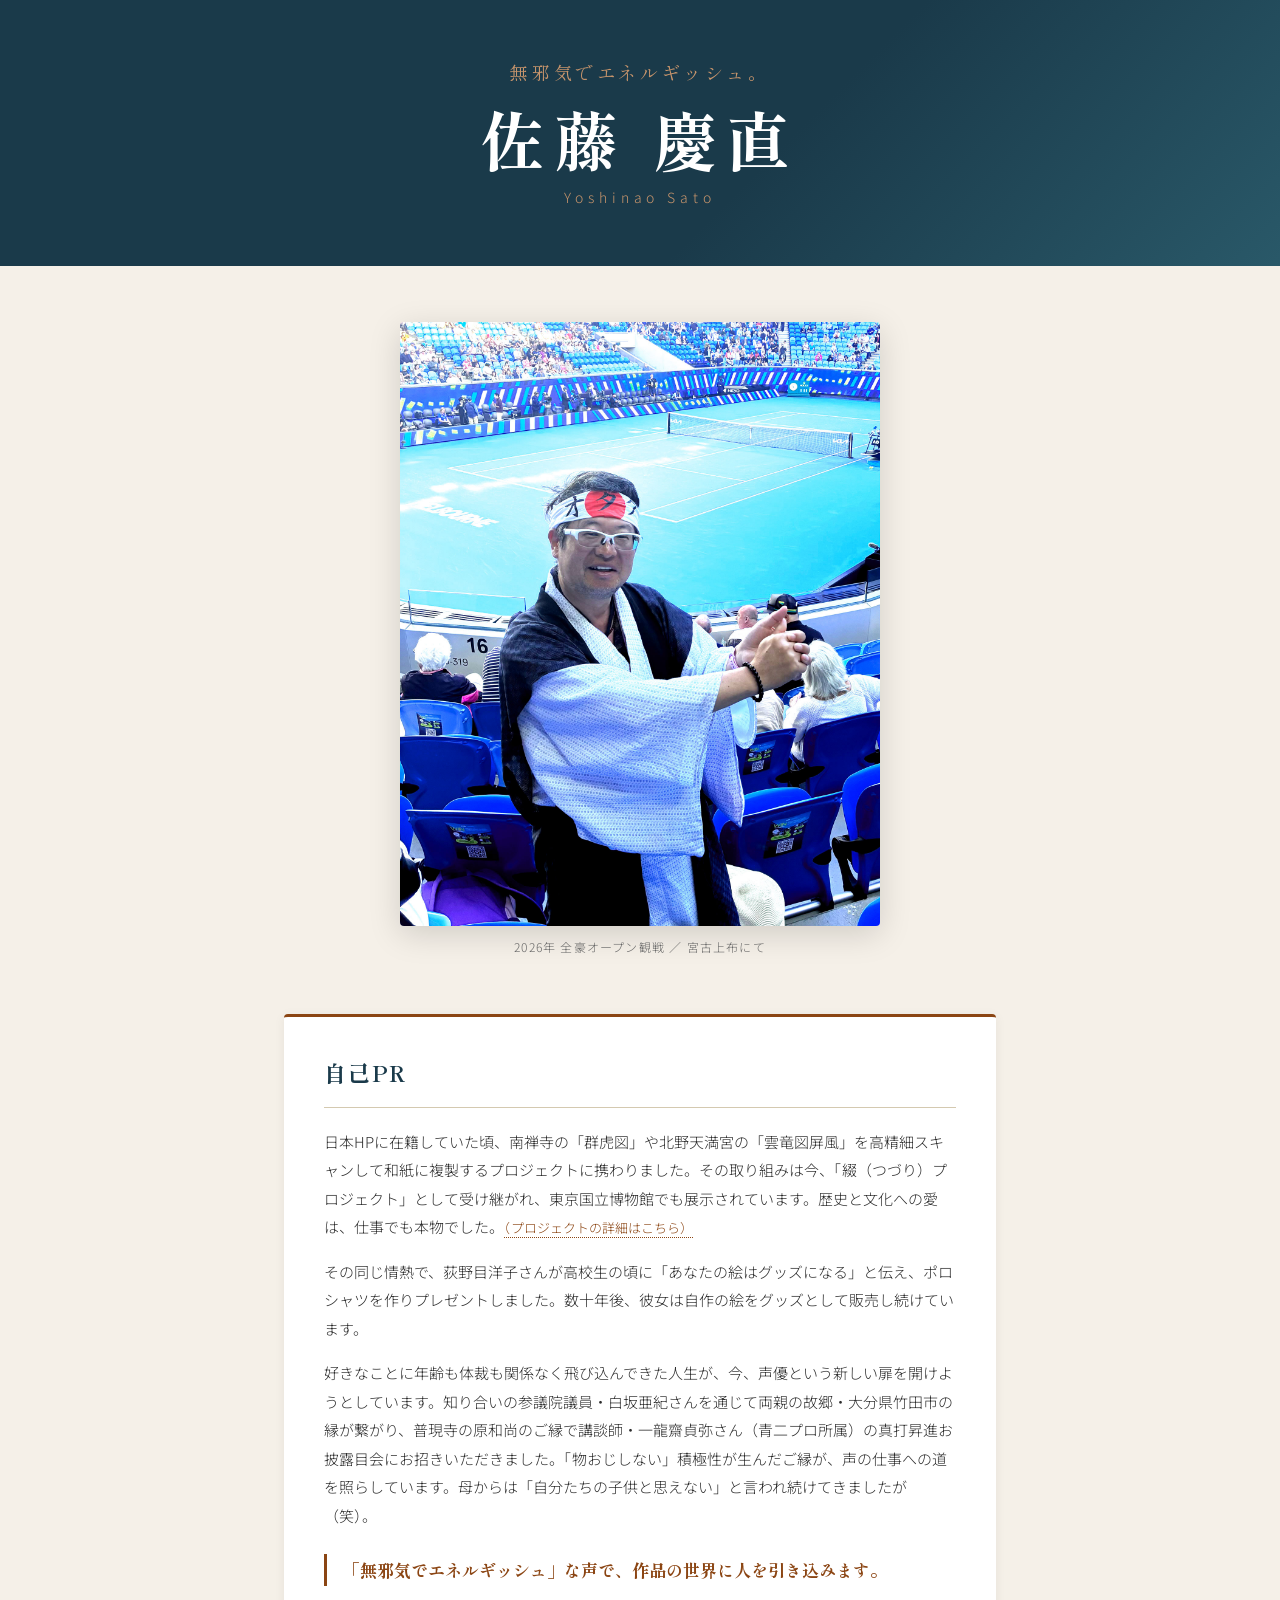
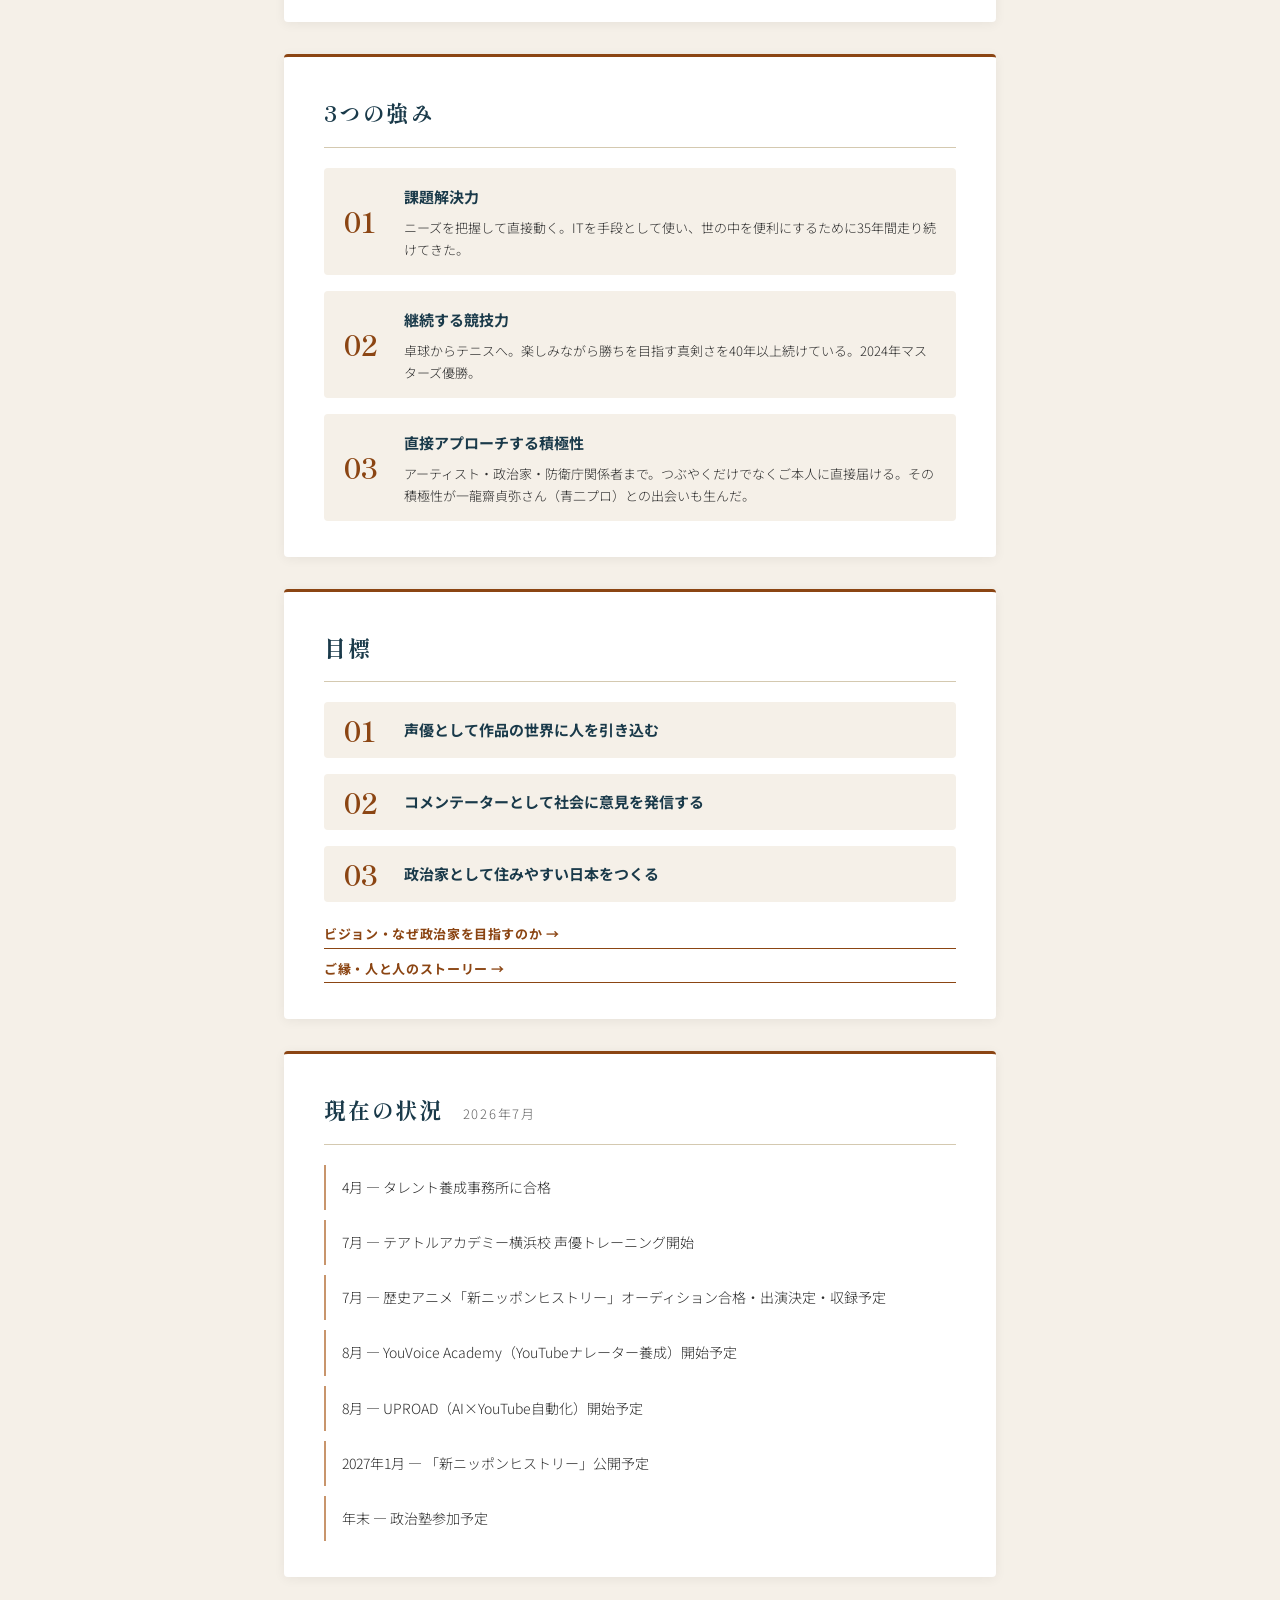
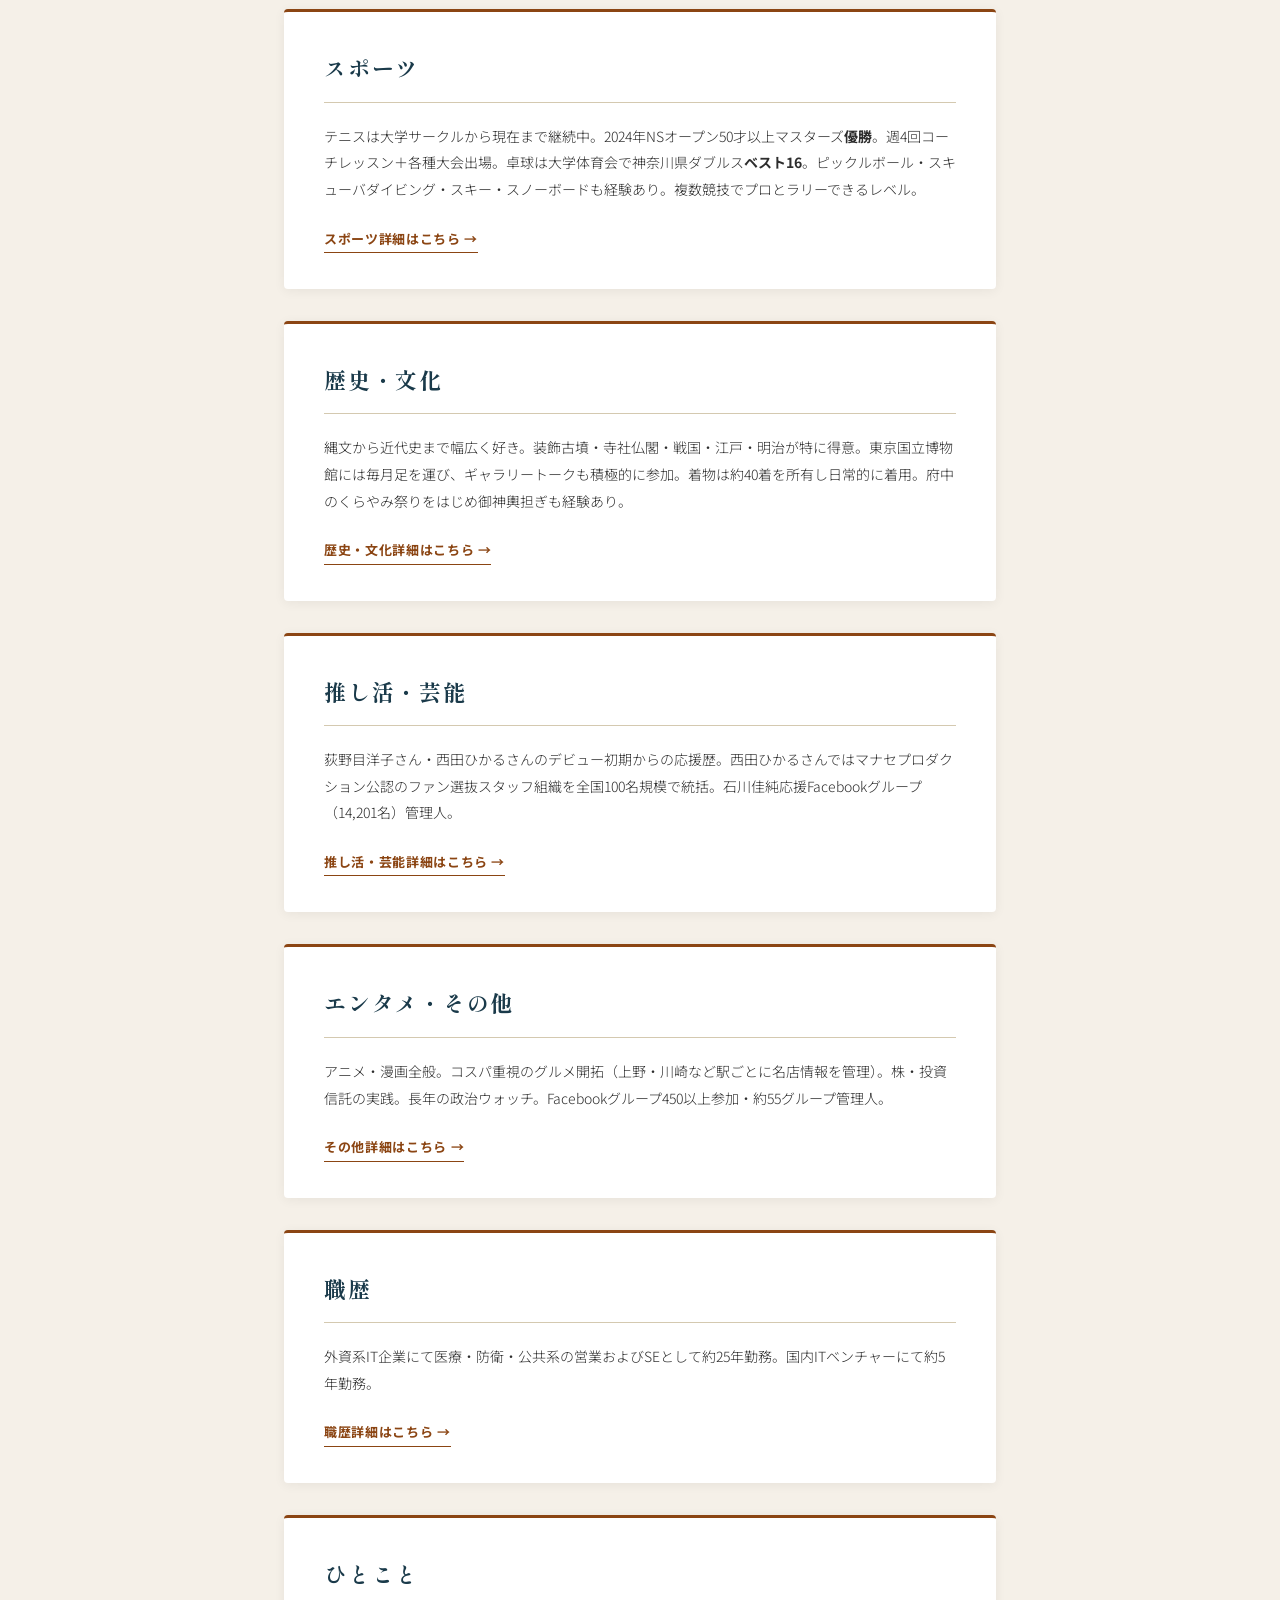
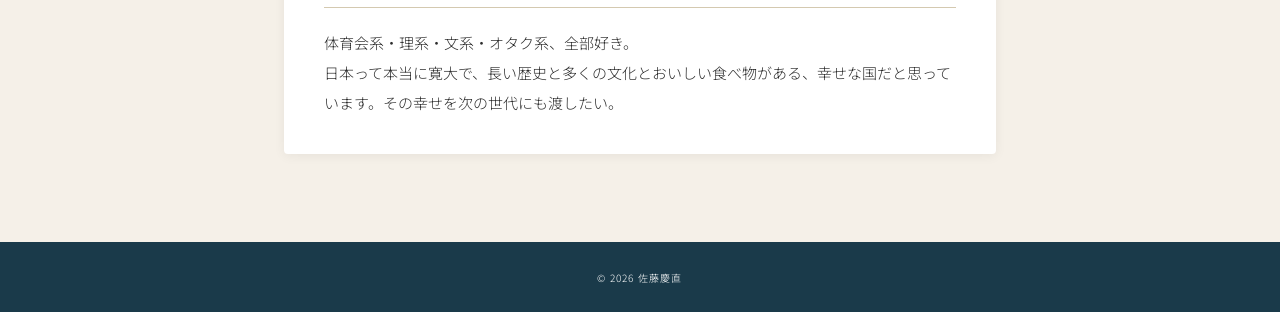
==== commit 59e2797e: "Add files via upload" ====
--- a/index.html
+++ b/index.html
@@ -97,12 +97,14 @@
 
         <!-- 現在の状況 -->
         <section>
-            <h2>現在の状況 <span class="section-date">2026年6月</span></h2>
+            <h2>現在の状況 <span class="section-date">2026年7月</span></h2>
             <ul class="status-list">
                 <li>4月 ― タレント養成事務所に合格</li>
-                <li>7月 ― 声優トレーニング開始予定</li>
-                <li>5〜7月 ― AI活用×Webクリエータ科にて高田馬場で毎日受講中</li>
-                <li>8月 ― 自己紹介Webサイト公開予定</li>
+                <li>7月 ― テアトルアカデミー横浜校 声優トレーニング開始</li>
+                <li>7月 ― 歴史アニメ「新ニッポンヒストリー」オーディション合格・出演決定・収録予定</li>
+                <li>8月 ― YouVoice Academy（YouTubeナレーター養成）開始予定</li>
+                <li>8月 ― UPROAD（AI×YouTube自動化）開始予定</li>
+                <li>2027年1月 ― 「新ニッポンヒストリー」公開予定</li>
                 <li>年末 ― 政治塾参加予定</li>
             </ul>
         </section>
